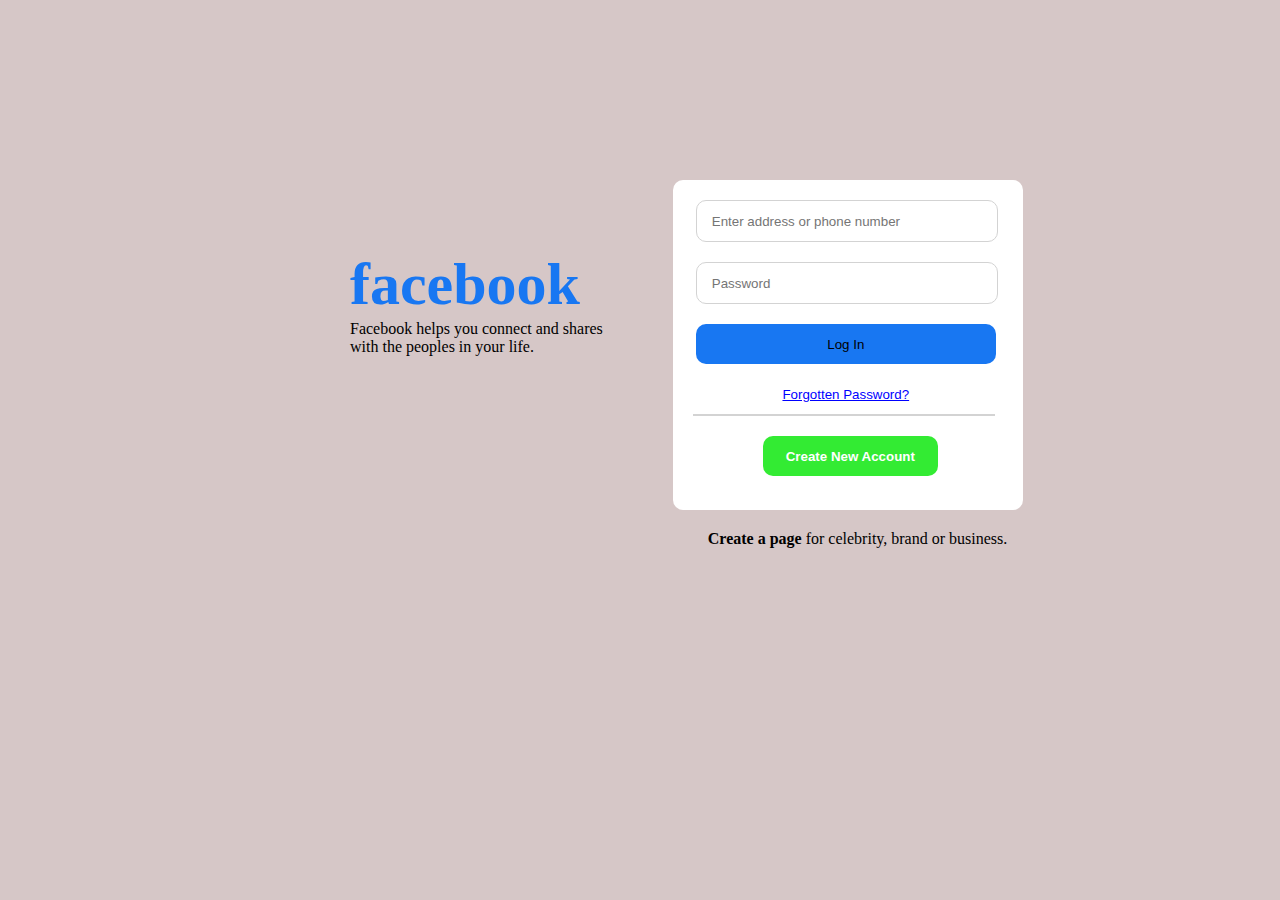
==== index.html @ a88f3aba "Update and rename Facb_page.html to index.html" ====
<!DOCTYPE html>
<html lang="en">
<head>
    <meta charset="UTF-8">
    <meta name="viewport" content="width=device-width, initial-scale=1.0">
    <title>Pages</title>
    <style>
        *{ 
        margin: 0;
        padding: 0;
        }
        nav{
            display: flex;
            height: 100vh;
            width: 100vw;
            box-sizing: border-box;
            background-color: rgb(214, 199, 199);
        }
        .one{
            margin-top: 250px;
            margin-left: 350px;
            font-size: 60px;
            font-weight: bold;
            color: #1877F2;
        }
        .two{
            margin-top: 320px;
            margin-left: -230px;
        }
        .three{
            height: 330px;
            width: 350px;
            border: none;
            background-color: white;
            margin-top: 180px;
            margin-left: 70px;
            border-radius: 10px;
        }
        .a1{
            height: 40px;
            width: 300px;
            margin-top: 20px;
            margin-left: 23px;
            border-radius: 10px;
            text-indent: 15px;
            border: 1px solid lightgray;
        }
        .a2{
            height: 40px;
            width: 300px;
            margin-top: 20px;
            margin-left: 23px;
            border-radius: 10px;
            text-indent: 15px;
            border: 1px solid lightgray;
        }
        .a3{
            height: 40px;
            width: 300px;
            margin-top: 20px;
            margin-left: 23px;
            background-color: #1877F2;
            border: none;
            border-radius: 10px;
            cursor: pointer;
        }
        .a4{
            height: 40px;
            width: 300px;
            margin-top: 10px;
            margin-left: 23px;
            color: blue;
            background-color: white;
            border: none;
            border-radius: 10px;
            cursor: pointer;
        }
        hr{
            width: 300px;
            margin-left: 20px;
            border: 1px solid lightgray;
        }
        .a5{
            height: 40px;
            width: 175px;
            margin-top: 20px;
            margin-left: 90px;
            border: none;
            border-radius: 10px;
            background-color: rgb(51, 235, 51);
            font-weight: 800;
            color: white;
            cursor: pointer;
        }
        .fourth{
            margin-top: 530px;
            margin-left: -315px;
        }
        
    </style>
</head>
<body>
    <nav>
        <div class="one">facebook</div>
        <div class="two">Facebook helps you connect and shares<br> with the peoples in your life.</div>
        <div class="three">
            <input type="text" placeholder="Enter address or phone number" class="a1" required>
            <input type="password" placeholder="Password" class="a2" required>
            <button type="submit" class="a3">Log In</button>
            <button type="button" class="a4"><u>Forgotten Password?</u></button>
            <hr>
            <button class="a5">Create New Account</button>
        </div>
        <div class="fourth"><span style="font-weight: bold;">Create a page</span> for celebrity, brand or business.</div>
    </nav>
</body>
</html>
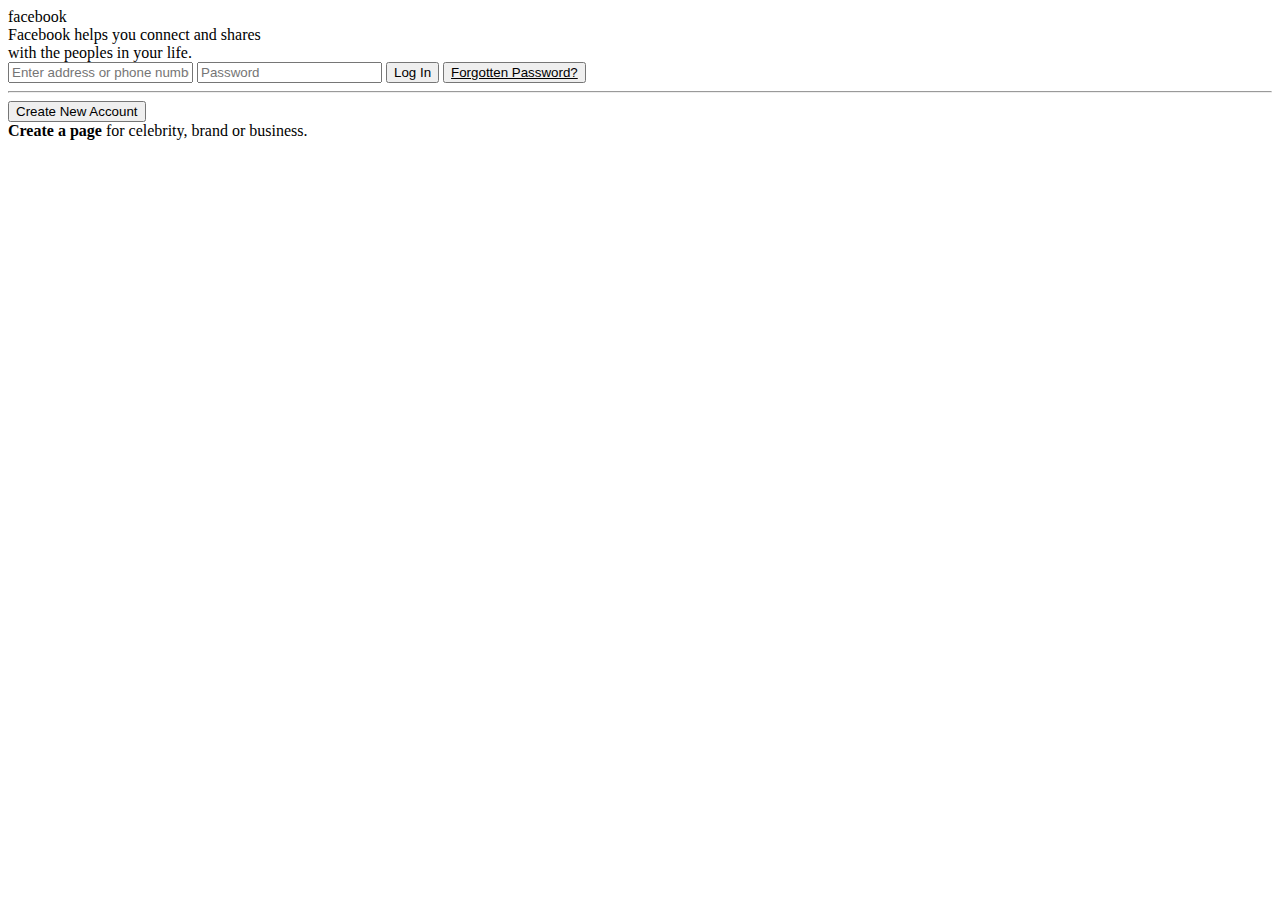
==== commit 1c6f9ea7: "Update index.html" ====
--- a/index.html
+++ b/index.html
@@ -3,101 +3,8 @@
 <head>
     <meta charset="UTF-8">
     <meta name="viewport" content="width=device-width, initial-scale=1.0">
-    <title>Pages</title>
-    <style>
-        *{ 
-        margin: 0;
-        padding: 0;
-        }
-        nav{
-            display: flex;
-            height: 100vh;
-            width: 100vw;
-            box-sizing: border-box;
-            background-color: rgb(214, 199, 199);
-        }
-        .one{
-            margin-top: 250px;
-            margin-left: 350px;
-            font-size: 60px;
-            font-weight: bold;
-            color: #1877F2;
-        }
-        .two{
-            margin-top: 320px;
-            margin-left: -230px;
-        }
-        .three{
-            height: 330px;
-            width: 350px;
-            border: none;
-            background-color: white;
-            margin-top: 180px;
-            margin-left: 70px;
-            border-radius: 10px;
-        }
-        .a1{
-            height: 40px;
-            width: 300px;
-            margin-top: 20px;
-            margin-left: 23px;
-            border-radius: 10px;
-            text-indent: 15px;
-            border: 1px solid lightgray;
-        }
-        .a2{
-            height: 40px;
-            width: 300px;
-            margin-top: 20px;
-            margin-left: 23px;
-            border-radius: 10px;
-            text-indent: 15px;
-            border: 1px solid lightgray;
-        }
-        .a3{
-            height: 40px;
-            width: 300px;
-            margin-top: 20px;
-            margin-left: 23px;
-            background-color: #1877F2;
-            border: none;
-            border-radius: 10px;
-            cursor: pointer;
-        }
-        .a4{
-            height: 40px;
-            width: 300px;
-            margin-top: 10px;
-            margin-left: 23px;
-            color: blue;
-            background-color: white;
-            border: none;
-            border-radius: 10px;
-            cursor: pointer;
-        }
-        hr{
-            width: 300px;
-            margin-left: 20px;
-            border: 1px solid lightgray;
-        }
-        .a5{
-            height: 40px;
-            width: 175px;
-            margin-top: 20px;
-            margin-left: 90px;
-            border: none;
-            border-radius: 10px;
-            background-color: rgb(51, 235, 51);
-            font-weight: 800;
-            color: white;
-            cursor: pointer;
-        }
-        .fourth{
-            margin-top: 530px;
-            margin-left: -315px;
-        }
-        
-    </style>
+    <title>Facebook</title>
+    <link rel="stylesheet" href="styles.css">
 </head>
 <body>
     <nav>
